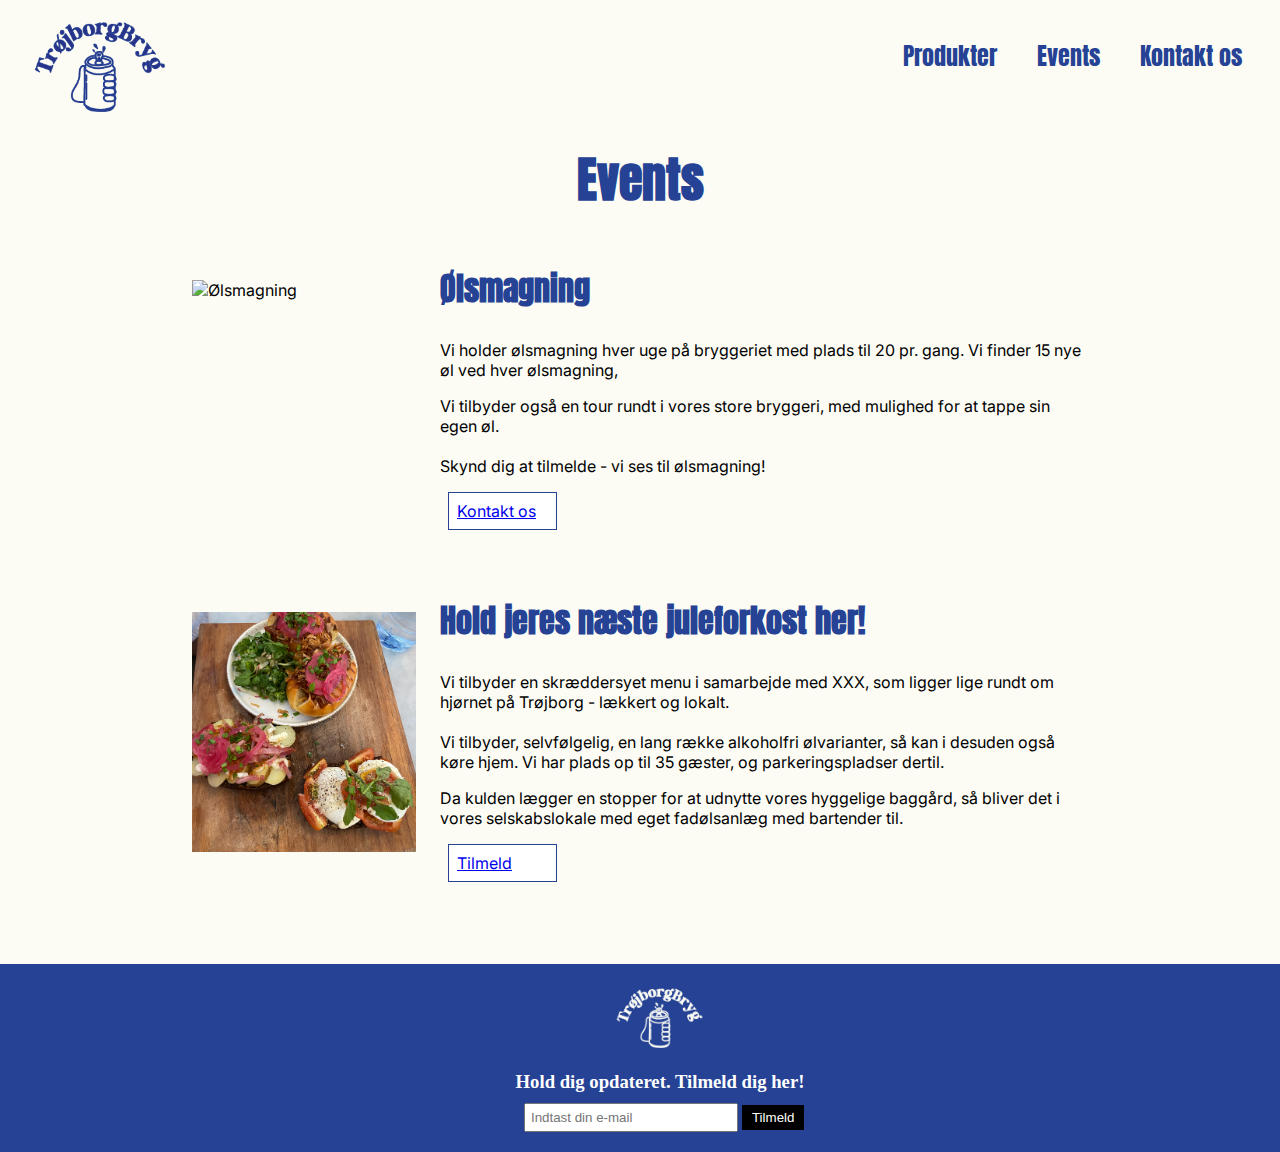
==== events.html @ 67b3ee00 "Upload af projekt-filer" ====
<!DOCTYPE html>
<html lang="da">
<head>
    <meta charset="UTF-8">
    <meta name="viewport" content="width=device-width, initial-scale=1.0">
    <title>TrøjborgBryg - Events</title>

    <link rel="icon" type="image/x-icon" href="img/logo/logo-header.webp">

    <meta name = “description” content = “ Tjek vores nyeste events ud og tilmeld dig!”>

    <!--Linker til overskrift-font-->
    <link rel="preconnect" href="https://fonts.googleapis.com">
    <link rel="preconnect" href="https://fonts.gstatic.com" crossorigin>
    <link href="https://fonts.googleapis.com/css2?family=Anton&display=swap" rel="stylesheet"> 

    <!--Link ti l CDNJS (ikoner)-->
    <link rel="stylesheet" href="https://cdnjs.cloudflare.com/ajax/libs/font-awesome/6.5.1/css/all.min.css" integrity="sha512-DTOQO9RWCH3ppGqcWaEA1BIZOC6xxalwEsw9c2QQeAIftl+Vegovlnee1c9QX4TctnWMn13TZye+giMm8e2LwA==" crossorigin="anonymous" referrerpolicy="no-referrer" />
  
    <!--Link til tekst-font-->
    <link rel="preconnect" href="https://fonts.googleapis.com">
<link rel="preconnect" href="https://fonts.gstatic.com" crossorigin>
<link href="https://fonts.googleapis.com/css2?family=Anton&family=Inter&display=swap" rel="stylesheet">

    <!--Linker til mit CSS (vigtig at den er nederst)-->
    <link rel="stylesheet" href="css/style.css">
</head>





<body>

    
<header>
    <!--NAV BAR START-->
    <nav>
      <!-- Tilføjer input tag, label tag og i tag fra fontawesome icon -->
      <input type="checkbox" id="check">
      <!--  Tilføjer class attribute -->
      <label for="check" class="checkbtn">
        <i class="fa fa-bars" ></i>
      </label>
     <label class="logo"><a href="index.html"> <img src="img/logo/logo-header.webp" alt="Logo"></a></label>
        <ul>
          <!-- Tilføjer active class-->
          <li><a class="active" href="produkter.html">Produkter</a></li>
          <li><a href="events.html">Events</a></li>
          <li><a href="kontakt.html">Kontakt os</a></li>
        </ul>
    </nav>
    <!--NAV BAR SLUT-->

  </header>


 <main>

 
    <h1 class="overskrift-events">Events</h1>


    <section class='events'>


      <!--Event 1: Ølsmagning-->

     

        <div class="event1">
            <div class="events-billeder1">
                <img src="img/events/smagning.webp" alt="Ølsmagning">
            </div>

            <div class="card">
              <input id="chc" type="checkbox">
              <h2 class="under-overskrift">Ølsmagning</h2>
                <p>
                  Vi holder ølsmagning hver uge på bryggeriet med plads til 20 pr. gang. Vi finder 15 nye øl ved hver ølsmagning,
                </p>

            <div class="content">
               <p>
                Vi tilbyder også en tour rundt i vores store bryggeri, med mulighed for at tappe sin egen øl. 
                <br><br>
                 Skynd dig at tilmelde - vi ses til ølsmagning!
                </p>

            <div class="kontakt-knap"><a href="kontakt.html">Kontakt os</a></div>

            <label for="chc">Vis mindre</label>
  
             </div>
               <label for="chc">Læs mere</label>
             </div>
        </div>

        <!--Event 2: Frokost-->

        <div class="event1">

          <div class="events-billeder1">
              <img src="img/events/frokost.webp" alt="Frokost--">
          </div>


          <div class="card">
            <input id="chch" type="checkbox">
            <h2 class="under-overskrift">Hold jeres næste juleforkost her!</h2>
              <p>
                Vi tilbyder en skræddersyet menu i samarbejde med XXX, som ligger lige rundt om hjørnet på Trøjborg - lækkert og lokalt. 
                <br>
                <br>
                Vi tilbyder, selvfølgelig, en lang række alkoholfri ølvarianter, så kan i desuden også køre hjem. Vi har plads op til 35 gæster, og parkeringspladser dertil. 
              </p>

          <div class="content">
             <p>
              Da kulden lægger en stopper for at udnytte vores hyggelige baggård, så bliver det i vores selskabslokale med eget fadølsanlæg med bartender til. 

              </p>

         
             <div class="kontakt-knap"><a href="#">Tilmeld</a></div>

          <label for="chch">Vis mindre</label>

           </div>
           <label for="chch">Læs mere</label>
         </div>
        </div>



    </section>






 </main>

    <!--FOOTER START-->
  <footer>
    <div class="footer-container">

        
      <div class="logo-footer">
        <img src="img/logo/logo-footer.webp" alt="Company Logo">
      </div>

      <div class="facebook-links">
        <a href="https://www.facebook.com/home.php"><i class="fab fa-facebook"></i></a>
        <a href="https://www.instagram.com/"><i class="fa-brands fa-instagram"></i></a>
        <a href="https://untappd.com/"><i class="fa-brands fa-untappd"></i></a>
      </div>

      <div class="subscribe-container">
        <h3>Hold dig opdateret. Tilmeld dig her!</h3>
        <form>
          <input type="email" class="email-input" placeholder="Indtast din e-mail">
          <button type="submit" class="subscribe-button">Tilmeld</button>
        </form>
      </div>
    </div>
  </footer>

<!--FOOTER SLUT-->


</body>



</html>
---- css/style.css ----
body{
    padding: 0;
    margin: 0;
    text-decoration: none;
    list-style: none;
    box-sizing: border-box;
    background-color: #fcfcf4;
    width: 100%;
}





/**************************************STYLING AF NAVBAR TIL COMPUTER (MIN WIDTH PÅ 1024PX )**************************/



  /* Styler nav */
  
  nav {
    background-color: #fcfcf4;
    height: 80px;
    width: 100%;
  }

  nav {
    position: fixed;
    top: 0;
    display: flex;
    flex-direction: row;
    justify-content: space-between;
    align-items: stretch;
}


  nav ul {
    float: right;
    margin-right: 20px;
  }
  
  nav ul li {
    display: inline-block;
    line-height: 80px;
    margin: 0 5px;
  }
 
  /* Styler link i  nav */
  
  nav ul li a {
    color: #254295;
    font-size: 12px;
  }
  

  
  nav ul li a {
    color: #254295;
    font-size: 17px;
    padding: 7px 13px;
    border-radius: 3px;
    text-decoration: none;
    font-family:'Anton', sans-serif; ;

  }
  

  /* styler  label checkbtn class */
  .checkbtn {
    font-size: 30px;
    color: white;
    float: right;
    line-height: 80px;
    margin-right: 40px;
    cursor: pointer;
  }
  
  label.logo {
    display: block;
}

.logo img{
    height: 4.5rem;
    margin-left: 2rem;
    margin-top: 1rem;
    margin-bottom: 2rem;


}


  /* styler input tag  */
  #check {
    display: none;
  }

  /*Min burgermenu og logo skiftede plads, og dette hjalp med at få dem tilbage til deres originale plads*/
  #check, .checkbtn, .logo ul{
    order:2

  }

  /* styler label checkbtn class - display none*/
  .checkbtn {
    font-size: 30px;
    color: white;
    float: right;
    line-height: 80px;
    margin-right: 40px;
    cursor: pointer;
    display: none;
  }
  


/* laver navbar position fixed */

nav {
  position: fixed;
  top: 0;
}
  
  

/**************************************STYLING AF FOOTER***************************************************/

footer {
    background-color: #254295;
    color: #fff;
    padding: 20px;
    text-align: center;
    position:relative;
    bottom: 0;
    width: 100%;
  }

  .footer-container {
    display: flex;
    flex-direction: column; /* Ændret til kolonne-layout */
    align-items: center; /* Centrérr elementerne vandret */
  }

  .logo-footer img{
    height: 4rem;
  }

  .facebook-links {
   
    display: flex;
  }

  .facebook-links a {
    margin-right: 10px;
    color: #f39340;
    text-decoration: none;
  }

  .subscribe-container {
   
    text-align: right;
    flex-grow: 1; /* Tager op resten af pladsen til højre */
  }

  h3 {
    margin-bottom: 10px;
  }

  .email-input {
    padding: 5px;
    width: 200px;
  }

  .subscribe-button {
    padding: 5px 10px;
    background-color: black;
    color: #fff;
    border: none;
    cursor: pointer;
  }




/****************************************STYLING AF MAIN********************************************************/


/*Styling af forside på computer (1024px og derover*/

.tre-daaser{
    padding-top: 5rem;
}

.tre-daaser img{
    display: block;
    margin-left: auto;
    margin-right: auto;
    width: 50%;
    /*Det øverste gør jeg for at centrere mit billede*/
}

.overskrift{
    font-family: 'Anton', sans-serif;
    font-size: 3rem;
    text-align: center;
    padding: 2rem;
    color: #254295;
    margin-top: 3rem;
    
}

.orange-streg{
     /*Her centrer jeg min tekst til den orange text box*/
    display: block;
    margin-left: auto;
    margin-right: auto;
    width: 48%;
   /*Her sætter jeg en border på min div og giver den en farve og style*/
    border-style: solid;
    border-width: 0.20rem;
    border-color: #f39340;
    border-radius: 5%;
    justify-content: center;
}

.orange-streg p{
    font-family: 'Anton', sans-serif;
    font-family: 'Inter', sans-serif;
    padding: 1.2rem;
    font-size: 1.5rem;
}

.billeder-forside img {
    width: 23.5%;
    margin: 1rem;
}

.billeder-forside{
    display: flex;
    flex-wrap: wrap; /*rRETTET EN FEJL*/
    justify-content: center;
    margin: 1rem;
}



.spoergsmaal{
    font-family: 'Anton', sans-serif;
    font-size: 2rem;
    text-align: center;
    color: #254295;
}

.kontaktos{
    font-family: 'Anton', sans-serif;
    font-size: 2rem;
    text-align: center;
    margin-bottom: 1rem;
    color: orange;
}

/*Her fjerner jeg mit ''læs mere'' og ''læs mindre'' til min computerskærm, så den kun vises i media query til mobil*/
#ch, label{
    display: none;
}

#chc, label{
    display: none;
}

#chch, label{
    display: none;
}


/**************************************Styling af Produkter****************************************************************************************/
.produkt-varianter{
    display: flex;
    justify-content: center;
}


.overskrift-produkter{
    font-family: 'Anton', sans-serif;
    font-size: 3rem;
    text-align: center;
    padding: 2rem;
    color: #254295;
    padding-top: 7rem;
}

.produkter-jupiterjuice{
    background-color: #fcfcf4;
    width: 24.55%;
    text-align: center;
    font-size: 1rem;
    margin: 0.5rem 0.2rem;
}

.produkter-jupiterjuice img{
    width: 100%;
}

.produkter-julemanden{
    background-color: #fcfcf4;
    width: 24.55%;
    text-align: center;
    font-size: 1rem;
    margin: 0.5rem 0.2rem;
}

.produkter-julemanden img{
    width: 100%;
}

.produkter-shandy{
    background-color: #fcfcf4;
    width: 24.55%;
    text-align: center;
    font-size: 1rem;
    margin: 0.5rem 0.2rem;
}

.produkter-shandy img{
    width: 100%;
}
   
.produkter-shandy-link, .produkter-julemanden-link, .produkter-jupiter-link{
    font-family: 'Anton', sans-serif;
}



/*Knapper styling*/

.produkter-knap1{
    background-color: white;
    padding: 0.5rem;
    border-style: solid;
    border-width: 0.07rem;
    margin: 0.15rem;
    border-color: black;
    opacity: 0,5%;

}

.produkter-knap1:hover{
    background-color: orange;
    opacity: 60%;
}

 .produkter-knap2{
    background-color: #fcfcf4;
}


/*Styling af infographic*/


.infographic img{
    height: 55rem;
    display: block;
    margin-left: auto;
    margin-right: auto;
    width: 48%;
}


/**********************************************STYLING AF PRODUKTBESKRIVELSE TIL COMPUTER***********************/


.produktbeskrivelse-jupiterjuice{
    display: block;
    margin-left: auto;
    margin-right: auto;
    width: 50%;
    background-color: #fcfcf4;
    width: 24.55%;
    text-align: center;
    font-size: 1rem;
    margin: 0.5rem 0.2rem;
    
}

.produktbeskrivelse-jupiterjuice img{
    width: 100%;
}


/************************STYLING AF EVENTS TIL COMPUTER**********************************************************/




.overskrift-events{
    font-family: 'Anton', sans-serif;
    font-size: 3rem;
    text-align: center;
    padding: 2rem;
    color: #254295;
    padding-top: 7rem;
    margin-bottom: 2rem;
}

.under-overskrift{
    font-family: 'Anton', sans-serif;
    font-size: 2rem;
    color: #254295;
    margin-top: -1rem;
    
}

.event1, .event2{
    display: flex;
    flex-direction: row; /*RETTET EN FEJL*/
    margin-bottom: 5rem;
    font-family: 'Anton', sans-serif;
    font-family: 'Inter', sans-serif;
    text-align: left;

}

.event1 img{
    display: flex;
    height: 15rem;
    width: 14rem;

}

.event2 img{
    display: flex;
    height: 15rem;
}

.events{
    display: block;
    margin-left: auto;
    margin-right: auto;
    width: 70%;
}

.events-undertitel{
   font-weight: bolder;
   font-size: 1rem;
   font-family: 'Anton', sans-serif;
}

.tilmeld-knap{
    background-color: white;
    padding: 0.5rem;
    border-style: solid;
    border-width: 0.07rem;
    margin: 0.15rem;
    border-color: #254295;
    opacity: 0,5%;
    width: 9%;
    margin-top: 3rem;
    margin-left: 0.5rem;
    font-family: 'Anton', sans-serif;
    font-family: 'Inter', sans-serif;
    
}

.tilmeld-knap:hover{
    background-color: #f39340;
    opacity: 60%;
}


.kontakt-knap{
    background-color: white;
    padding: 0.5rem;
    border-style: solid;
    border-width: 0.07rem;
    margin: 0.15rem;
    border-color: #254295;
    opacity: 0,5%;
    width: 14%;
    margin-top: 0.6rem;
    margin-left: 0.5rem;
    font-family: 'Anton', sans-serif;
    font-family: 'Inter', sans-serif;
    
}

.kontakt-knap:hover{
    background-color: orange;
    opacity: 60%;
}

.event1 .card{
    margin-left: 1.5rem;
}

/**************STYLING AF PRODUKTBESKRIVELSE****************************/

.pb-container{
    justify-content: center;
}

.pb-start{
    display: flex;
  flex-direction: row;
  margin-top: 10rem;
  justify-content: center;
}

.pb-daase img{
    height: 25rem;
}

.txt-container{
    display: flex;
    flex-direction: column;
    justify-content: center;
}

.pb-navn-procent{
    font-family: 'Anton', sans-serif; ;
    margin-top: -1rem;
}

.orange-streg-pb{
        /*Her centrer jeg min tekst til den orange text box*/
        display: block;
        margin-left: auto;
        margin-right: auto;
        width: 20rem;
        height: 100%;
       /*Her sætter jeg en border på min div og giver den en farve og style*/
        border-style: solid;
        border-width: 0.20rem;
        border-color: #f39340;
        border-radius: 5%;
        
}

.humle, .lemons, .draabe{
    height: 3rem;
    padding: 1.2rem;
    width: auto;
}

.pb-tekst2{
        width: 25%;
        display: block;
        margin-left: auto;
        margin-right: auto;
        font-family: 'Anton', sans-serif;
        font-family: 'Inter', sans-serif;
}

.pb-tekst2 p{
    padding: 1rem;
}

.pb-overskrift{
    display: flex;
    flex-direction: row;
    align-items: center;
    justify-content: center;
    font-size: 2.5rem;
    font-family: 'Anton', sans-serif; 
    color: #254295;
}

.untappd-overskrift{
    font-family: 'Anton', sans-serif;
    font-size: 1.8rem;
    text-align: center;
    color: #254295;
    margin-top: 1.5rem;
}

.untappd-box{
    display: flex;
    flex-direction: row;
    align-items: center;
    justify-content: center;
    font-size: 2rem;
    font-family: 'Anton', sans-serif; 
}

.fa-untappd{
    color: #f39340;
}

/*Styling af ''Kontakt os''*/

.kontakt-tider{
    text-align: center;
    font-family: 'Anton', sans-serif; 
    font-size: 2rem;
}

.kontakt img{
    display: block;
    margin-left: auto;
    margin-right: auto;
    
}



/**************************Styling af Laptop max-width 1440px******************************************/

@media screen and (max-width:1440px){

    /*Styling af nav*/
    nav ul li a{
        font-size: 1.5rem;
    }

    .logo img{
        height: 6rem;
    }

   /*Styling af forside*/

   .spoergsmaal{
    margin-bottom: -2rem;
   }
   .kontaktos{
    margin-bottom: 2rem;
   }


.blaa-streg p{
    margin-left:8rem;
}

.blaa-streg img{
    margin-left: -9rem;
    margin-top: 6.5rem;
}


}

/**************************************MEDIA QUERY FOR TABLET( MAX-WIDTH 1023px)****************************************/



/*Media query TABLET - skærme fra 768px til 1023px (tablet)*/

/*Styling af NAV BAR*/
@media(max-width:1023px){

   /*Sætterhøjde og position for logo img*/
   .logo img {
    height: 4rem;
    float: left;
  }

  nav ul li a {
    font-size: 25px;
    text-decoration: none;
    color: #fcfcf4;
  }

  h1 {
    padding-top: 16px;
  }

  /*styling af brugermenu icon*/
  .checkbtn {

    display: block;
    color: #254295;
  }

  ul {
      position: fixed;
      width: 100%;
      height: 100vh;
      background:#254295;
      top: 80px;
      left: 0;
      text-align: center;

  }



  nav ul li {
    display: block;
  }

    ul {
    left: 100%;
    transition: all 0.5s;
    }


  #check:checked ~ ul {
    left: 0;

  }



nav ul li {
  margin: 50px 0;
  line-height: 30px;
  
  }


nav{
    position: fixed;
    top: 0;
}

 /*Styling og fukntioner til ''læs mere'' og ''læs mindre''*/

label{
    display: inline-block;
    cursor: pointer;
    color: #254295;
    font-family: 'Anton', sans-serif;
    padding: 3px 13px;
    border-radius: 3px;
    margin-top: 12px;
    display: block;
    text-align: center;
}

.card{
    background-color: #fcfcf4;
}

#ch{
    display: none;
}


#ch:checked ~ .content{
    display: block;
}

#ch:checked ~ label {
    display: none;
}
.content{
    display: none;
}

/*nummer to læs mindre*/
#chc{
    display: none;
}


#chc:checked ~ .content{
    display: block;
}

#chc:checked ~ label {
    display: none;
}
.content{
    display: none;
}

/*nummer 3*/
#chch{
    display: none;
}


#chch:checked ~ .content{
    display: block;
}

#chch:checked ~ label {
    display: none;
}
.content{
    display: none;
}




/*Syling af produkter*/



.produkt-varianter{
    display: flex;
    flex-direction: column;
    align-items: center;
}

.produkter-jupiterjuice{
    background-color: #fcfcf4;
    width: 24.55%;
    text-align: center;
    font-size: 1rem;
    margin: 0.5rem 0.2rem;
}


.produkter-jupiterjuice{
    width: 70%;
}

.produkter-julemanden{
    width: 70%;
}

.produkter-shandy{
    width: 70%;
}

.produkter-jupiter-link{
    font-size: 1.5rem;
}

.produkter-julemanden-link{
    font-size: 1.5rem;
}

.produkter-shandy-link{
    font-size: 1.5rem;
}

.produkter-knap1{
    margin: 0.5rem;
}
/*Styling af infographic*/

.infographic img{

       width: 100%;
    }

/*Styling af EVENTS tablet*/

.under-overskrift{
    font-family: 'Anton', sans-serif;
    font-size: 1.5rem;
    text-align: center;
    color: #254295;
    margin-top: 1.5rem;
}

.event1, .event2{
    display: flex;
    flex-wrap: wrap;
    width: 50%;
    justify-content: center;
}


.events .event1{
    display: block;
    margin-left: auto;
    margin-right: auto;
}

.card p{
    display: block;
    margin-left: auto;
    margin-right: auto;
}

.events-billeder1 img{
    display: block;
    margin-left: auto;
    margin-right: auto;
    width: 85%;
}

.kontakt-knap{
    width: 39%;
    display: block;
    margin-left: auto;
    margin-right: auto;
    
}



/*Styling af Produktbeskrvelse*/

.pb-start{
    display: flex;
    flex-direction: column;
    align-items: center;
    
}

.pb-tekst2{
    width: 50%;
}

.pb-daase img{
    height: 40rem;
}

.pb-navn-procent, .pb-underoverskrift{
    font-size: 2rem;
    justify-content: center;
}

.txt-container{
    text-align: center;
}

.pb-tekst2 p{
    font-size: 1.5rem;
}

.orange-streg-p{
    font-size: 5rem;
}
  
.draabe, .humle, .lemons{
    height: 3rem;

}


/*Styling af ''Kontakt os''*/

.kontakt img{
    height: 40rem;
}

.tiderk{
    font-size: 1.5rem;
}


}

































/***************************************Media query MOBIL - skærme til og med 425px (mobil)********************************/



@media screen and (max-width:425px){

    /*NAV BAR*/

    .logo img{
        margin-top: -0.2rem;
    }
   

/*Mobil forside*/

.tre-daaser img{
    height: 15rem;
    width: 20rem;
}

.overskrift{
    font-size: 1.7rem;
}

.orange-streg p{
    font-size: 0.90rem;
}
    
/*Ændrer billeder så de står ovenpå hinanden istedet for ved sidan af*/

.billeder-forside img {
    width: 50%;
    margin-left: 6rem;
}

.billeder-forside{
    display: flex;
    flex-direction: column;
    justify-content: center;
    
}

.spoergsmaal, .kontaktos{
    font-size: 1.5rem;
}

/*Mobil - Produkter*/

.overskrift-produkter{
    font-family: 'Anton', sans-serif;
    font-size: 2rem;
    text-align: center;
    padding: 2rem;
    color: #254295;
    padding-top: 8rem;
    text-align: center;
}

.produkt-varianter{
    display: flex;
    flex-direction: column;
    align-items: center;
}

.infographic img{
    height: 35rem;
}

/*Styling af events*/

.overskrift-events{
    font-size: 2rem;
}

.event1{
    width: 80%;
}

/*Styling af Produktbeskrivelse*/


.pb-tekst2{
    width: 80%;
}

.pb-daase img{
    height: 30rem;
    margin-top: -5rem;
}

.pb-navn-procent, .pb-underoverskrift{
    font-size: 1rem;
    justify-content: center;
    margin-top: -1rem;
}

.pb-underoverskrift{
    font-size: 1.2rem;
    margin-top: -4rem;
}


.txt-container{
    text-align: center;
}

.pb-tekst2 p{
    font-size: 1.5rem;
}

.orange-streg-pb{
    font-size: 5rem;
}
  
.draabe, .humle, .lemons{
    height: 3rem;
}

.pb-container{
    justify-content: center;
}

.untappd-overskrift{
    font-size: 1.5rem;
}

.untappd-box{
    font-size: 1.8rem;
}

/*Styling af Kontakt Os*/

.tiderk{
    font-size: 1.2rem;
}

.kontakt img{
    height: 25rem;
}
}
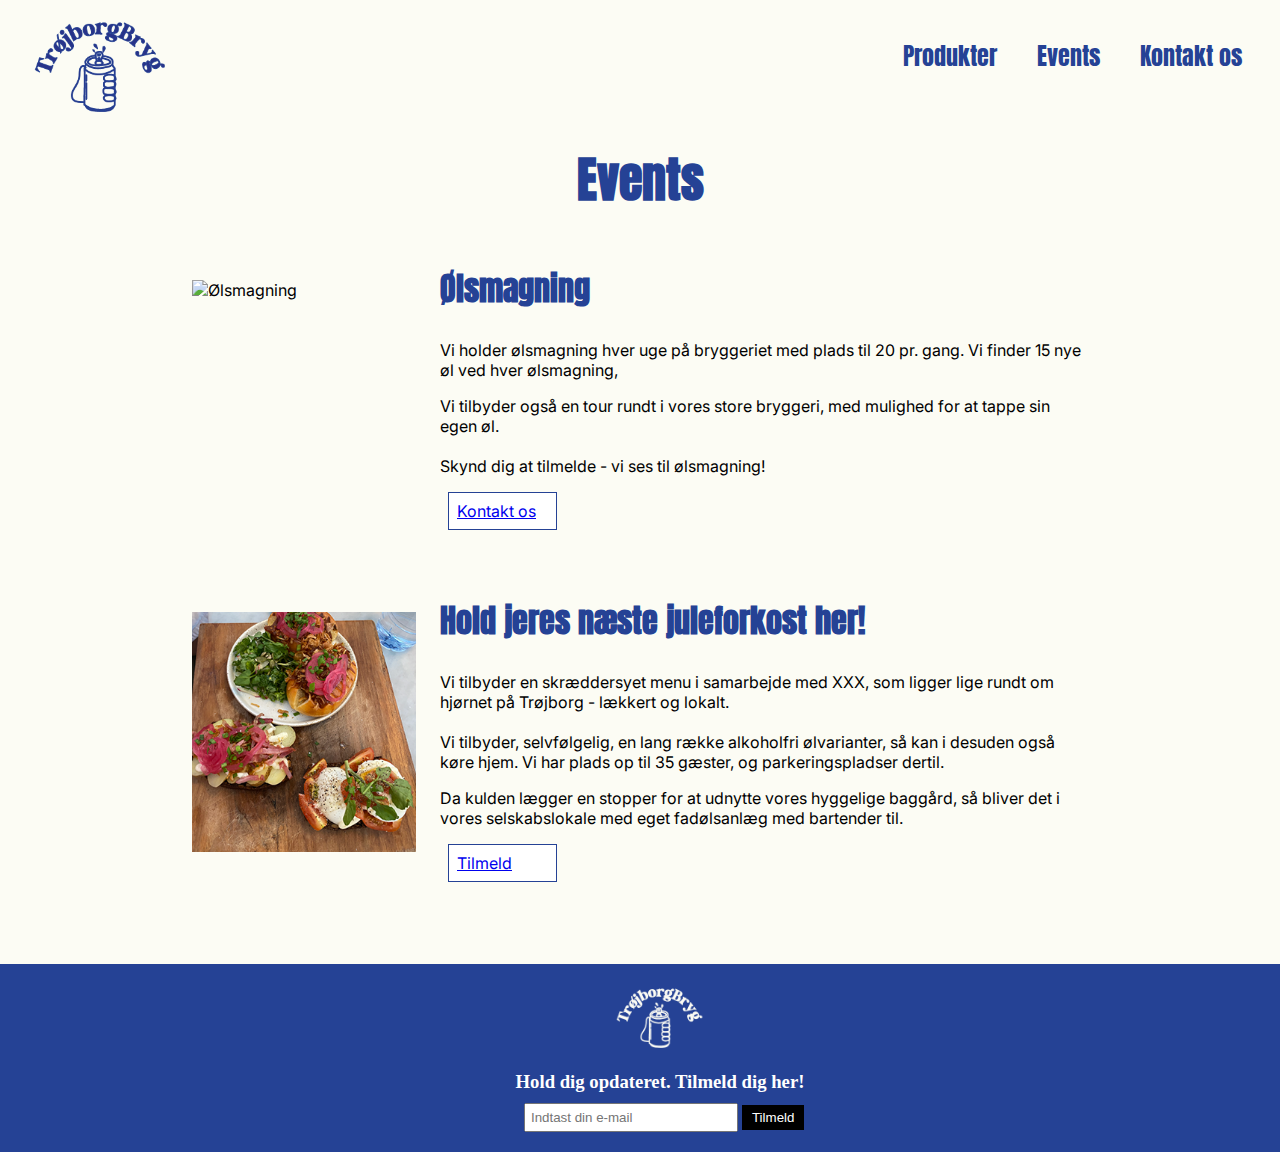
==== commit eda702f7: "meta tag" ====
--- a/events.html
+++ b/events.html
@@ -3,11 +3,11 @@
 <head>
     <meta charset="UTF-8">
     <meta name="viewport" content="width=device-width, initial-scale=1.0">
+    <meta name="description" content="Tjek vores sjove og spændende events hos TrøjborgBryg"/>
     <title>TrøjborgBryg - Events</title>
 
     <link rel="icon" type="image/x-icon" href="img/logo/logo-header.webp">
 
-    <meta name = “description” content = “ Tjek vores nyeste events ud og tilmeld dig!”>
 
     <!--Linker til overskrift-font-->
     <link rel="preconnect" href="https://fonts.googleapis.com">
--- a/css/style.css
+++ b/css/style.css
@@ -645,7 +645,7 @@
 /*Media query TABLET - skærme fra 768px til 1023px (tablet)*/
 
 /*Styling af NAV BAR*/
-@media(max-width:1023px){
+@media screen and (max-width:1023px){
 
    /*Sætterhøjde og position for logo img*/
    .logo img {
